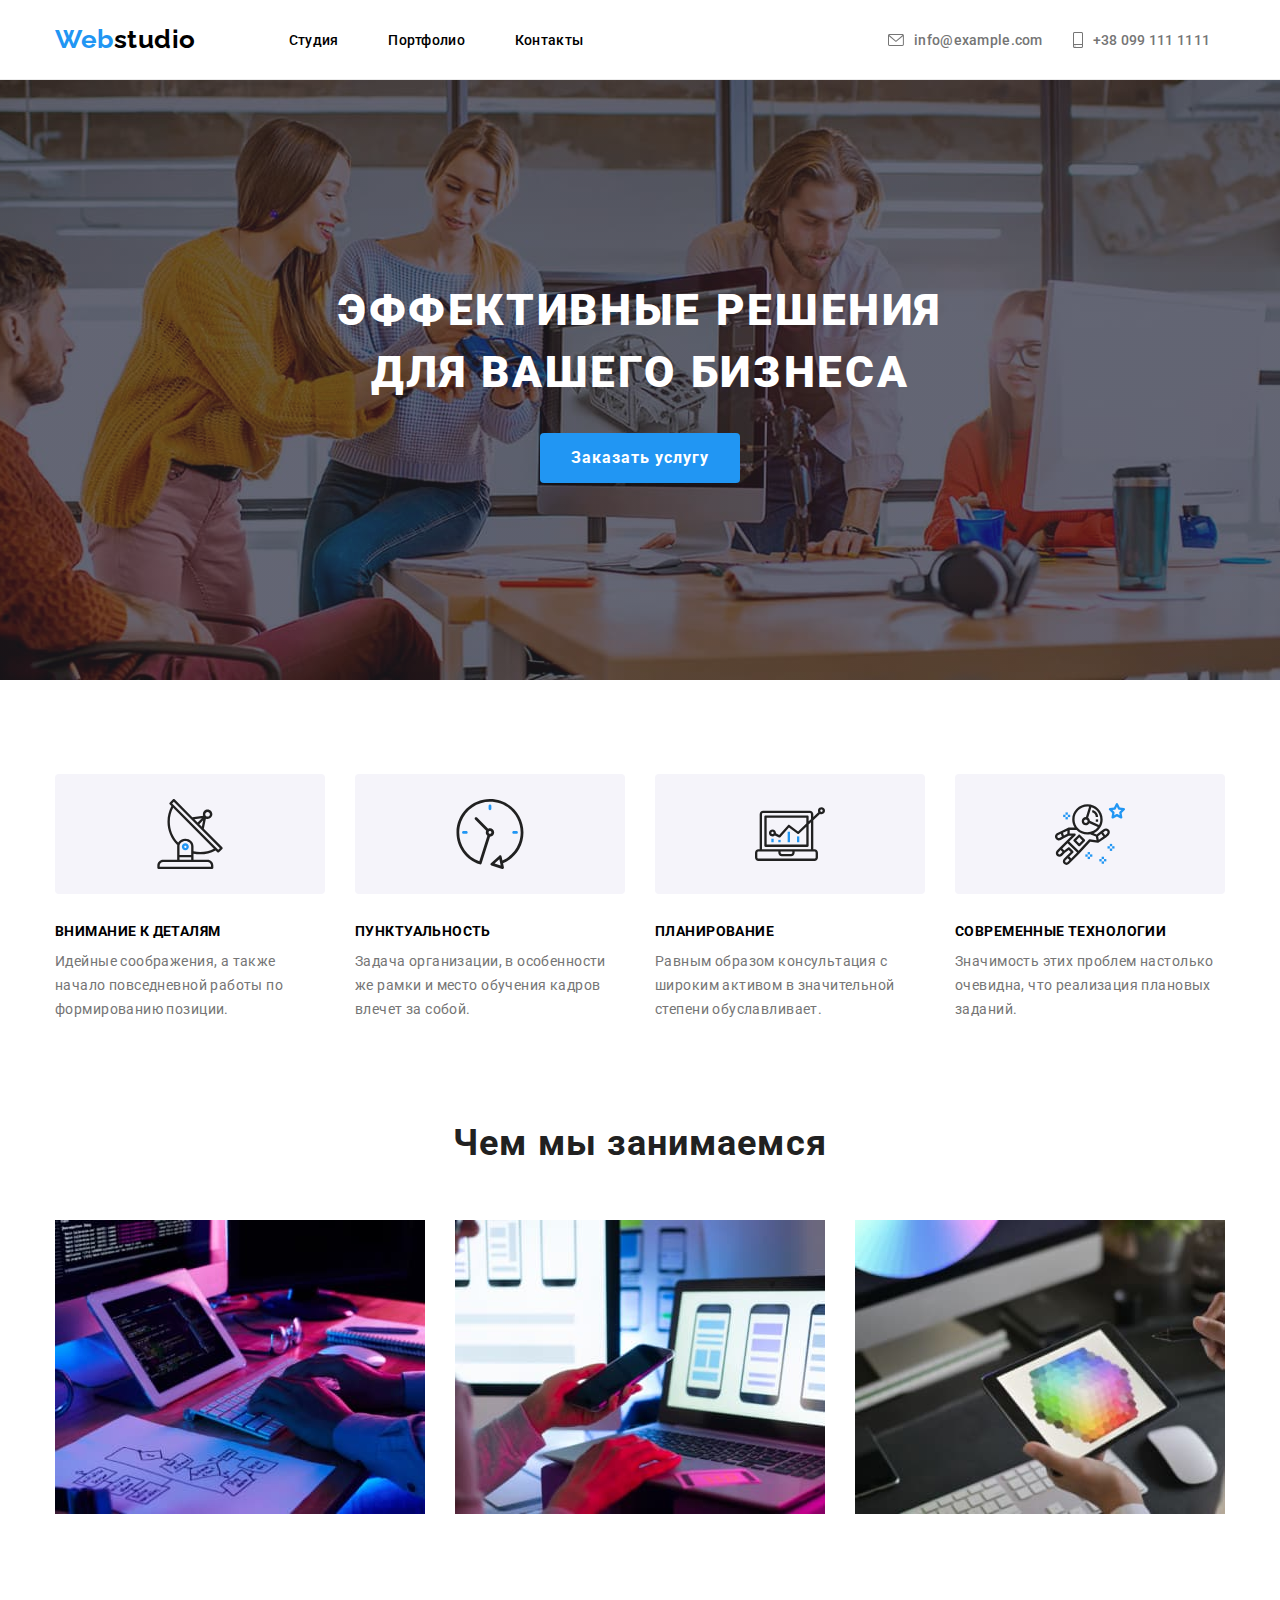
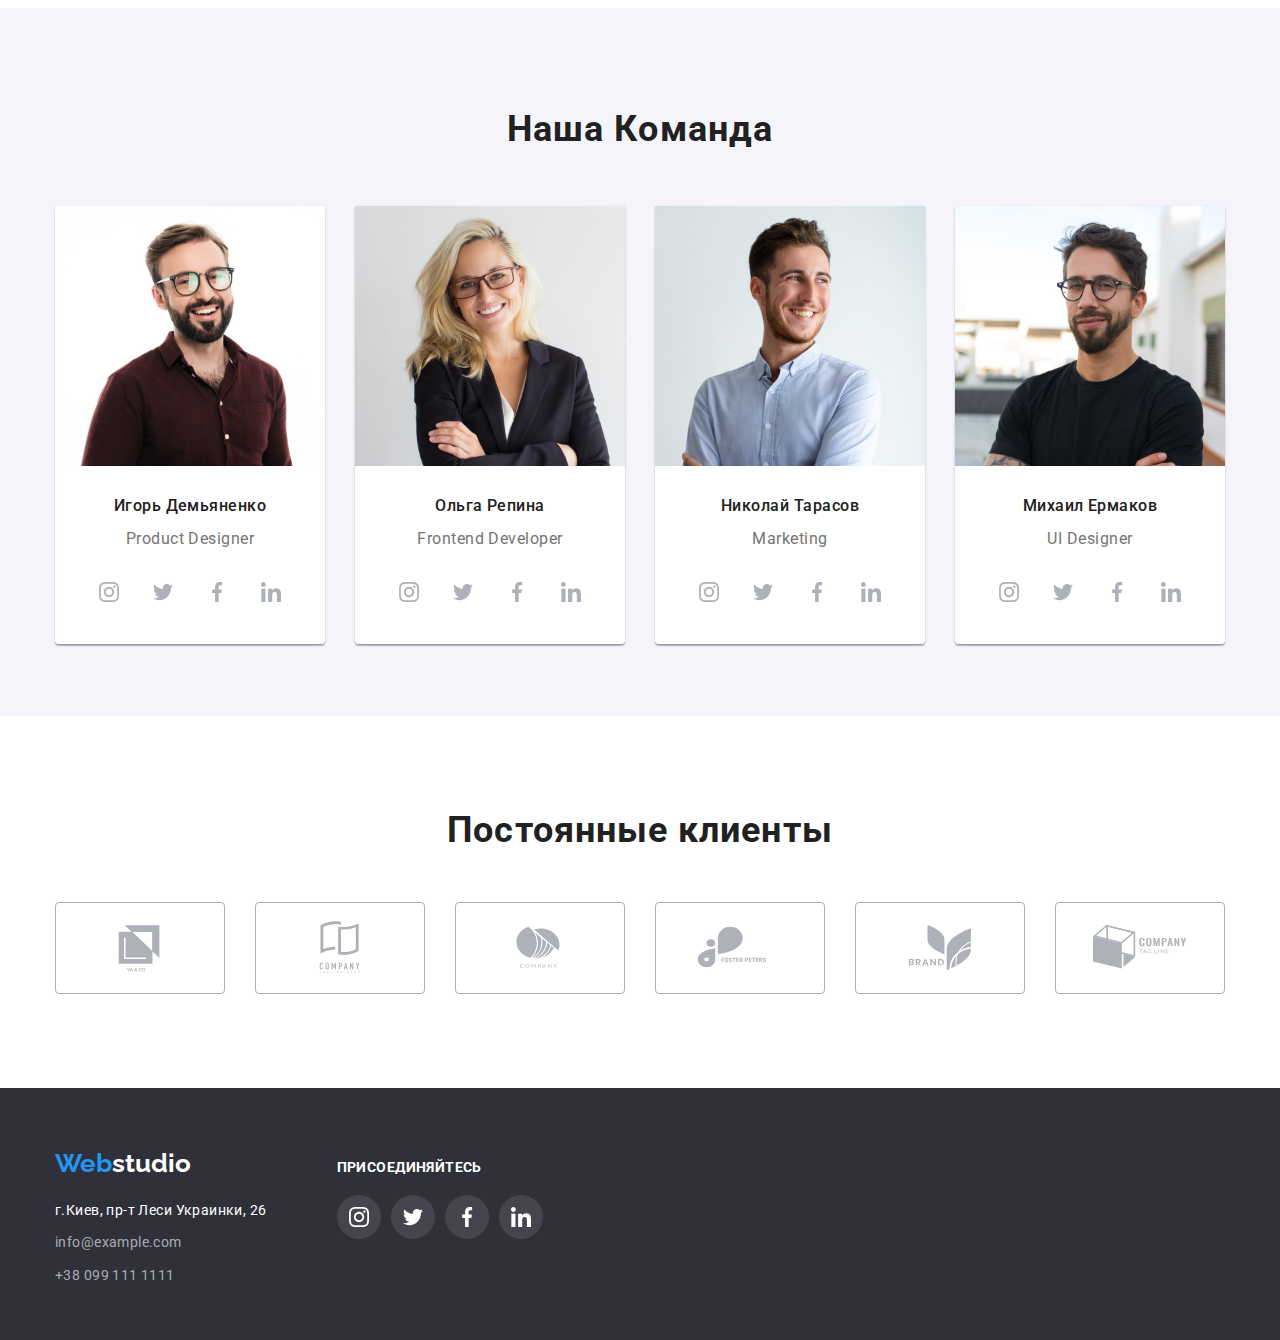
==== index.html @ 067cfcd6 "index.html" ====
<!DOCTYPE html>
<html lang="ru">
  <head>
    <meta charset="UTF-8" />
    <meta http-equiv="X-UA-Compatible" content="IE=edge" />
    <meta name="viewport" content="width=device-width, initial-scale=1.0" />
    <title>Document</title>
    <link rel="preconnect" href="https://fonts.googleapis.com" />
    <link rel="preconnect" href="https://fonts.gstatic.com" crossorigin />
    <link
      href="https://fonts.googleapis.com/css2?family=Raleway:wght@700&family=Roboto:wght@400;500;700;900&display=swap"
      rel="stylesheet"
    />
    <link
      rel="stylesheet"
      href="https://cdnjs.cloudflare.com/ajax/libs/modern-normalize/1.1.0/modern-normalize.min.css"
    />
    <link rel="stylesheet" href="./css/styles.css" />
  </head>

  <body>
    <header class="header">
      <div class="container header-container">
        <nav class="nav">
          <a href="./index.html" lang="en" class="nav-title"
            >Web<span class="nav-logo">studio</span></a
          >

          <ul class="site-nav-list">
            <li class="nav-item">
              <a href="./studio.html" class="link">Студия</a>
            </li>
            <li class="nav-item">
              <a href="./portfolio.html" class="link">Портфолио</a>
            </li>
            <li class="nav-item"><a href="" class="link">Контакты</a></li>
          </ul>
        </nav>

        <div class="header-adress">
          <ul class="adress-list">
            <li class="adress-item">
              <a href="mailto:info@example.com" class="mail"
                ><svg class="nav-contact-icon" width="16" height="12">
                  <use href="images/icons.svg.svg#icon-envelope"></use>
                </svg>
                info@example.com</a
              >
            </li>
            <li class="adress-item">
              <a href="tel:+380991111111" class="phone"
                ><svg class="nav-contact-icon" width="10" height="16">
                  <use href="images/icons.svg.svg#icon-smartphone"></use>
                </svg>
                +38 099 111 1111</a
              >
            </li>
          </ul>
        </div>
      </div>
    </header>

    <main>
      <section class="hero-section overlay">
        <div class="container">
          <h1 class="hero-title">Эффективные решения для вашего бизнеса</h1>
          <button type="button" class="hero-button">Заказать услугу</button>
        </div>
      </section>

      <section class="section">
        <div class="container">
          <ul class="section-list">
            <li class="section-item">
              <div class="section-group">
                <svg class="section-icon" width="70" height="70">
                  <use href="images/icons.svg.svg#icon-antenna"></use>
                </svg>
              </div>
              <h2 class="section-title">Внимание к деталям</h2>
              <p class="section-point">
                Идейные соображения, а также начало повседневной работы по
                формированию позиции.
              </p>
            </li>

            <li class="section-item">
              <div class="section-group">
              <svg class="section-icon" width="70" height="70">
                <use href="images/icons.svg.svg#icon-clock"></use>
              </svg>
              </div>
              <h2 class="section-title">Пунктуальность</h2>
              <p class="section-point">
                Задача организации, в особенности же рамки и место обучения
                кадров влечет за собой.
              </p>
            </li>

            <li class="section-item">
              <div class="section-group">
                <svg class="section-icon" width="70" height="70">
                  <use href="images/icons.svg.svg#icon-diagram"></use>
                </svg>
              </div>
              <h2 class="section-title">Планирование</h2>
              <p class="section-point">
                Равным образом консультация с широким активом в значительной
                степени обуславливает.
              </p>
            </li>

            <li class="section-item">
              <div class="section-group">
                <svg class="section-icon" width="70" height="70">
                  <use href="images/icons.svg.svg#icon-astronaut"></use>
                </svg>
              </div>
              <h2 class="section-title">Современные технологии</h2>
              <p class="section-point">
                Значимость этих проблем настолько очевидна, что реализация
                плановых заданий.
              </p>
            </li>
          </ul>
        </div>
      </section>

      <section class="about-section">
        <div class="container">
          <h2 class="about-us">Чем мы занимаемся</h2>

          <ul class="about-list">
            <li class="about-item">
              <img
                src="./images/box1.jpg"
                alt="Разработка ПО"
                width="370"
                class="about-img"
              />
            </li>

            <li class="about-item">
              <img
                class="about-img"
                src="./images/box2.jpg"
                alt="Создание мобильных приложений"
                width="370"
              />
            </li>

            <li class="about-item">
              <img
                src="./images/box3.jpg"
                alt="Веб-дизайн"
                width="370"
                class="about-img"
              />
            </li>
          </ul>
        </div>
      </section>

      <section class="team-section">
        <div class="container">
          <h2 class="our-team">Наша Команда</h2>
          <ul class="team-list">
            <li class="team-item">
              <img
                src="./images/teamcard1.jpg"
                alt="Игорь Демьяненко Продакт Дизайнер"
                width="270"
                class="team-img"
              />
              <div class="team-member">
                <h3 class="teammate-name">Игорь Демьяненко</h3>
                <p lang="en" class="team-position">Product Designer</p>
                <ul class="team-social-list">
                  <li class="team-social-item">
                    <a href="" class="team-social-link">
                      <svg class="team-social-icon" width="20" height="20">
                        <use href="images/icons.svg.svg#icon-instagram"></use>
                      </svg>
                    </a>
                  </li>
                  <li class="team-social-item">
                    <a href="" class="team-social-link">
                      <svg class="team-social-icon" width="20" height="20">
                        <use href="images/icons.svg.svg#icon-twitter"></use>
                      </svg>
                    </a>
                  </li>
                  <li class="team-social-item">
                    <a href="" class="team-social-link">
                      <svg class="team-social-icon" width="20" height="20">
                        <use href="images/icons.svg.svg#icon-facebook"></use>
                      </svg>
                    </a>
                  </li>
                  <li class="team-social-item">
                    <a href="" class="team-social-link">
                      <svg class="team-social-icon" width="20" height="20">
                        <use href="images/icons.svg.svg#icon-linkedin"></use>
                      </svg>
                    </a>
                  </li>
                </ul>
              </div>
            </li>

            <li class="team-item">
              <img
                src="./images/teamcard2.jpg"
                alt="Ольга Репина Фронтэнд Разработчик"
                width="270"
                class="team-img"
              />
              <div class="team-member">
                <h3 class="teammate-name">Ольга Репина</h3>
                <p lang="en" class="team-position">Frontend Developer</p>
                <ul class="team-social-list">
                  <li class="team-social-item">
                    <a href="" class="team-social-link"
                      ><svg class="team-social-icon" width="20" height="20">
                        <use href="images/icons.svg.svg#icon-instagram"></use>
                      </svg>
                    </a>
                  </li>
                  <li class="team-social-item">
                    <a href="" class="team-social-link"
                      ><svg class="team-social-icon" width="20" height="20">
                        <use href="images/icons.svg.svg#icon-twitter"></use>
                      </svg>
                    </a>
                  </li>
                  <li class="team-social-item">
                    <a href="" class="team-social-link"
                      ><svg class="team-social-icon" width="20" height="20">
                        <use href="images/icons.svg.svg#icon-facebook"></use>
                      </svg>
                    </a>
                  </li>
                  <li class="team-social-item">
                    <a href="" class="team-social-link">
                      <svg class="team-social-icon" width="20" height="20">
                        <use href="images/icons.svg.svg#icon-linkedin"></use>
                      </svg>
                    </a>
                  </li>
                </ul>
              </div>
            </li>

            <li class="team-item">
              <img
                src="./images/teamcard3.jpg"
                alt="Николай Тарасов Маркетолог"
                width="270"
                class="team-img"
              />
              <div class="team-member">
                <h3 class="teammate-name">Николай Тарасов</h3>
                <p lang="en" class="team-position">Marketing</p>
                <ul class="team-social-list">
                  <li class="team-social-item">
                    <a href="" class="team-social-link"
                      ><svg class="team-social-icon" width="20" height="20">
                        <use href="images/icons.svg.svg#icon-instagram"></use>
                      </svg>
                    </a>
                  </li>
                  <li class="team-social-item">
                    <a href="" class="team-social-link"
                      ><svg class="team-social-icon" width="20" height="20">
                        <use href="images/icons.svg.svg#icon-twitter"></use>
                      </svg>
                    </a>
                  </li>
                  <li class="team-social-item">
                    <a href="" class="team-social-link"
                      ><svg class="team-social-icon" width="20" height="20">
                        <use href="images/icons.svg.svg#icon-facebook"></use>
                      </svg>
                    </a>
                  </li>
                  <li class="team-social-item">
                    <a href="" class="team-social-link">
                      <svg class="team-social-icon" width="20" height="20">
                        <use href="images/icons.svg.svg#icon-linkedin"></use>
                      </svg>
                    </a>
                  </li>
                </ul>
              </div>
            </li>

            <li class="team-item">
              <img
                src="./images/teamcard4.jpg"
                alt="Михаил Ермаков ЮИ Дизайнер"
                width="270"
                class="team-img"
              />
              <div class="team-member">
                <h3 class="teammate-name">Михаил Ермаков</h3>
                <p lang="en" class="team-position">UI Designer</p>
                <ul class="team-social-list">
                  <li class="team-social-item">
                    <a href="" class="team-social-link"
                      ><svg class="team-social-icon" width="20" height="20">
                        <use href="images/icons.svg.svg#icon-instagram"></use>
                      </svg>
                    </a>
                  </li>
                  <li class="team-social-item">
                    <a href="" class="team-social-link">
                      <svg class="team-social-icon" width="20" height="20">
                        <use href="images/icons.svg.svg#icon-twitter"></use>
                      </svg>
                    </a>
                  </li>
                  <li class="team-social-item">
                    <a href="" class="team-social-link">
                      <svg class="team-social-icon" width="20" height="20">
                        <use href="images/icons.svg.svg#icon-facebook"></use>
                      </svg>
                    </a>
                  </li>
                  <li class="team-social-item">
                    <a href="" class="team-social-link">
                      <svg class="team-social-icon" width="20" height="20">
                        <use href="images/icons.svg.svg#icon-linkedin"></use>
                      </svg>
                    </a>
                  </li>
                </ul>
              </div>
            </li>
          </ul>
        </div>
      </section>
    </main>

    <section class="clients-section">
      <div class="container clients-container">
        <h2 class="clients-title">Постоянные клиенты</h2>
        <ul class="our-clients-list">
          <li class="our-clients-item">
            <a href="" class="our-clients-link">
              <svg class="our-clients-icon" width="106" height="60">
                <use href="./images/icons.svg.svg#icon-Logo"></use>
              </svg>
            </a>
          </li>
          <li class="our-clients-item">
            <a href="" class="our-clients-link">
              <svg class="our-clients-icon" width="106" height="60">
                <use href="./images/icons.svg.svg#icon-Logo-1"></use>
              </svg>
            </a>
          </li>
          <li class="our-clients-item">
            <a href="" class="our-clients-link">
              <svg class="our-clients-icon" width="106" height="60">
                <use href="./images/icons.svg.svg#icon-Logo-2"></use>
              </svg>
            </a>
          </li>
          <li class="our-clients-item">
            <a href="" class="our-clients-link">
              <svg class="our-clients-icon" width="106" height="60">
                <use href="./images/icons.svg.svg#icon-Logo-3"></use>
              </svg>
            </a>
          </li>
          <li class="our-clients-item">
            <a href="" class="our-clients-link">
              <svg class="our-clients-icon" width="106" height="60">
                <use href="./images/icons.svg.svg#icon-Logo-4"></use>
              </svg>
            </a>
          </li>
          <li class="our-clients-item">
            <a href="" class="our-clients-link">
              <svg class="our-clients-icon" width="106" height="60">
                <use href="./images/icons.svg.svg#icon-Logo-5"></use>
              </svg>
            </a>
          </li>
        </ul>
      </div>
    </section>

    <footer class="footer">
      <div class="container footer-container">
        <div class="footer-adress">
          <a href="./index.html" lang="en" class="footer-title"
            >Web<span class="footer-logo">studio</span></a
          >
          <address>
            <ul class="footer-contacts">
              <li>
                <a
                  href="https://goo.gl/maps/CcoJEwmLKHJg576z9"
                  target="_blank"
                  rel="noopener noreferrer nofollow"
                  class="footer-map"
                  >г.Киев, пр-т Леси Украинки, 26</a
                >
              </li>
              <li>
                <a href="mailto:info@example.com" class="footer-email"
                  >info@example.com</a
                >
              </li>
              <li>
                <a href="tel:+380991111111" class="footer-tel"
                  >+38 099 111 1111</a
                >
              </li>
            </ul>
          </address>
        </div>
        <div class="footer-socials">
          <p class="footer-join-us">присоединяйтесь</p>
          <ul class="footer-social-list">
            <li class="footer-social-item">
              <a href="" class="footer-social-link"
                ><svg class="footer-social-icon" width="20" height="20">
                  <use href="images/icons.svg.svg#icon-instagram"></use>
                </svg>
              </a>
            </li>
            <li class="footer-social-item">
              <a href="" class="footer-social-link"
                ><svg class="footer-social-icon" width="20" height="20">
                  <use href="images/icons.svg.svg#icon-twitter"></use>
                </svg>
              </a>
            </li>
            <li class="footer-social-item">
              <a href="" class="footer-social-link"
                ><svg class="footer-social-icon" width="20" height="20">
                  <use href="images/icons.svg.svg#icon-facebook"></use>
                </svg>
              </a>
            </li>
            <li class="footer-social-item">
              <a href="" class="footer-social-link">
                <svg class="footer-social-icon" width="20" height="20">
                  <use href="images/icons.svg.svg#icon-linkedin"></use>
                </svg>
              </a>
            </li>
          </ul>
        </div>
      </div>
    </footer>
  </body>
</html>
---- css/styles.css ----
/* цвет основного текста #212121 */
/* цвет вторичного текста #757575 */
/* цвет героя #FFFFFF #2F303A  */
/*  цвет сссылок, кнопок, лого #2196F3 #000000 */
/* rgba(255, 255, 255, 0.6) */

:root {
  --primary-color-text: #212121;
  --secondary-text-color: #757575;
  --hero-text-color: #ffffff;
  --hero-background-color: #2f303a;
  --hero-button-ineractive-color: #188ce8;
  --ineractive-color: #2196f3;
  --active-color: #000000;
  --footer-text-color: rgba(255, 255, 255, 0.6);
  --portfolio-colors: #f5f4fa;
  --border-color: #ececec;
  --border-portfolio-color: #eeeeee;
  --hero-linear-gradient-color: #2f303a 40 %;
  --social-link-icon: #afb1b8;
  --social-icon-background: rgba(255, 255, 255, 0.1);
  --portfolio-box-shadow-color: 0px 1px 1px rgba(0, 0, 0, 0.12),
    0px 4px 4px rgba(0, 0, 0, 0.06), 1px 4px 6px rgba(0, 0, 0, 0.16);
}

p,
h1,
h2,
h3,
h4,
h5,
h6 {
  margin: 0;
}

ul {
  list-style: none;
  margin: 0;
  padding: 0;
}

img {
  display: block;
  max-width: 100%;
  height: auto;
}

.container {
  width: 1200px;
  padding-left: 15px;
  padding-right: 15px;
  margin-left: auto;
  margin-right: auto;
}

body {
  background-color: #fff;
  color: var(--secondary-text-color);
  font-family: Roboto, sans-serif;
}

/* -----------Header/Site nav----------- */

.header {
  border-bottom: 1px solid var(--border-color);
  max-width: 1600px;
  max-height: 80px;
  margin-left: auto;
  margin-right: auto;
}

.header-container {
  display: flex;
  align-items: center;
}

.nav {
  display: flex;
  align-items: center;
}

.site-nav-list {
  display: flex;
  margin-left: 93px;
}

.nav-title {
  font-family: 'Raleway', sans-serif;
  text-decoration: none;
  color: var(--ineractive-color);
  font-weight: 700;
  font-size: 26px;
  line-height: 1.2;
  letter-spacing: 0.02em;
  padding-top: 24px;
  padding-bottom: 25px;
}

.nav-logo {
  font-family: 'Raleway', sans-serif;
  color: var(--active-color);
  font-weight: 700;
  font-size: 26px;
  line-height: 1.2;
  letter-spacing: 0.02em;
}

.nav-item + .nav-item {
  margin-left: 50px;
}

.link {
  position: relative;
}

.link {
  color: var(--active-color);
  font-weight: 500;
  font-size: 14px;
  line-height: 1.8;
  text-decoration: none;
  letter-spacing: 0.02em;
  padding-top: 32px;
  padding-bottom: 32px;
}

.link:hover,
.link:focus {
  color: var(--ineractive-color);
  outline: none;
}

.current {
  color: var(--ineractive-color);
}

.current::after {
  content: '';
  position: absolute;
  top: 76px;
  left: 0;
  width: 100%;
  height: 4px;
  border-radius: 2px;
  background-color: var(--ineractive-color);
}

.header-adress {
  display: flex;
  align-items: center;
  margin-left: 305px;
  margin-right: auto;
}

.adress-list {
  display: flex;
  align-items: center;
  margin-left: auto;
}

.adress-item + .adress-item {
  margin-left: 30px;
}

.mail,
.phone {
  text-decoration: none;
  letter-spacing: 0.02em;
  color: var(--secondary-text-color);
  font-weight: 500;
  font-size: 14px;
  line-height: 1.2;
  padding-top: 32px;
  padding-bottom: 32px;
  display: flex;
  align-items: center;
}

.nav-contact-icon {
  display: flex;
  fill: currentColor;
}

.nav-contact-icon {
  margin-right: 10px;
}

.mail:hover,
.mail:focus {
  color: var(--ineractive-color);
  outline: none;
}

.phone:hover,
.phone:focus {
  color: var(--ineractive-color);
  outline: none;
}

.nav-contact-icon:hover,
.nav-contact-icon:focus {
  color: var(--ineractive-color);
}

/* -----------------Main----------------- */

/* Hero */

.hero-section {
  text-align: center;
  padding-top: 200px;
  padding-bottom: 200px;
}

.overlay {
  max-width: 1600px;
  height: 600px;
  margin-left: auto;
  margin-right: auto;
  background-color: var(--hero-background-color);
  background-image: linear-gradient(
      to right,
      rgba(47, 48, 58, 0.4),
      rgba(47, 48, 58, 0.4)
    ),
    url(../images/hero.jpg);
  background-position: center;
  background-repeat: no-repeat;
  background-size: cover;
}

.hero-title {
  color: var(--hero-text-color);
  font-weight: 900;
  font-size: 44px;
  line-height: 1.4;
  text-align: center;
  letter-spacing: 0.06em;
  text-transform: uppercase;
  margin-bottom: 30px;
  width: 696px;
  margin-left: auto;
  margin-right: auto;
}

.hero-button {
  color: var(--hero-text-color);
  background-color: var(--ineractive-color);
  font-family: inherit;
  font-weight: 700;
  font-size: 16px;
  line-height: 1.87;
  align-items: center;
  text-align: center;
  cursor: pointer;
  letter-spacing: 0.06em;
  border-radius: 4px;
  border: none;
  min-width: 200px;
  height: 50px;
}

.hero-button:hover,
.hero-button:focus {
  color: var(--hero-text-color);
  background-color: var(--hero-button-ineractive-color);
  border-color: var(--hero-button-ineractive-color);
  box-shadow: 0px 4px 4px rgba(0, 0, 0, 0.15);
  outline: none;
}

/* Sections */

.section {
  padding-top: 94px;
}

.about-section,
.team-section,
.clients-section {
  padding-top: 94px;
  padding-bottom: 94px;
}

.section-list {
  display: flex;
  text-align: left;
  margin-left: -30px;
}

.section-item {
  flex-basis: calc(100% / 4 - 30px);
  margin-left: 30px;
}

.section-title {
  color: var(--active-color);
  font-weight: 700;
  font-size: 14px;
  line-height: 1.14;
  letter-spacing: 0.03em;
  text-transform: uppercase;
  margin-bottom: 10px;
}

.section-point {
  color: var(--secondary-text-color);
  font-size: 14px;
  line-height: 1.71;
  letter-spacing: 0.03em;
}

.section-group {
  display: flex;
  justify-content: center;
  align-items: center;
  margin-bottom: 30px;
  background-color: var(--portfolio-colors);
  width: 100%;
  height: 120px;
  border-radius: 4px;
}

/* --------------About&Team Sections---------------------- */

.about-list {
  display: flex;
  margin-left: -30px;
}

.about-item {
  flex-basis: calc(100% / 3 - 30px);
  margin-left: 30px;
}

.about-us,
.our-team {
  color: var(--primary-color-text);
  font-weight: 700;
  font-size: 36px;
  line-height: 1.5;
  letter-spacing: 0.03em;
  margin-bottom: 50px;
  text-align: center;
}

.team-section {
  background-color: var(--portfolio-colors);
  max-width: 1600px;
  max-height: 708px;
  margin-left: auto;
  margin-right: auto;
}

.team-list {
  display: flex;
  text-align: center;
  margin-left: -30px;
  margin-bottom: -30px;
}

.team-item {
  flex-basis: calc(100% / 4 - 30px);
  margin-left: 30px;
  margin-bottom: 30px;
}

.team-item {
  box-shadow: 0px 1px 3px rgba(0, 0, 0, 0.12), 0px 1px 1px rgba(0, 0, 0, 0.14),
    0px 2px 1px rgba(0, 0, 0, 0.2);
  border-radius: 0px 0px 4px 4px;
}

.team-member {
  background-color: var(--hero-text-color);
  padding-top: 30px;
  padding-bottom: 30px;
  border-radius: 0px 0px 4px 4px;
}

.teammate-name {
  color: var(--primary-color-text);
  font-weight: 500;
  font-size: 16px;
  line-height: 1.2;
  letter-spacing: 0.03em;
  margin-bottom: 10px;
}

.team-position {
  color: var(--secondary-text-color);
  font-size: 16px;
  line-height: 1.8;
  letter-spacing: 0.03em;
  margin-bottom: 16px;
}

.team-social-list {
  display: flex;
  justify-content: center;
}

.team-social-item + .team-social-item {
  margin-left: 10px;
}

.team-social-link {
  width: 44px;
  height: 44px;
  border-radius: 50%;
  display: flex;
  align-items: center;
  justify-content: center;
  color: var(--social-link-icon);
}

.team-social-link:hover,
.team-social-link:focus {
  background-color: var(--ineractive-color);
  color: var(--hero-text-color);
  border-color: var(--ineractive-color);
  outline: none;
}

.team-social-icon {
  fill: currentColor;
}

.clients-title {
  font-weight: 700;
  font-weight: bold;
  font-size: 36px;
  line-height: 1.16;
  text-align: center;
  letter-spacing: 0.03em;
  color: var(--primary-color-text);
  margin-bottom: 50px;
}

.our-clients-list {
  display: flex;
}

.our-clients-item:not(:first-child) {
  margin-left: 30px;
}

.our-clients-item {
  width: 170px;
  height: 92px;
}

.our-clients-link {
  display: flex;
  justify-content: center;
  align-items: center;
  width: 100%;
  height: 100%;
  border-radius: 4px;
  color: var(--social-link-icon);
  border: 1px solid var(--social-link-icon);
}

.our-clients-icon {
  fill: currentColor;
}

.our-clients-link:hover,
.our-clients-link:focus {
  color: var(--ineractive-color);
  border-color: var(--ineractive-color);
  outline: none;
}

/* -----------------------Footer----------------------- */

.footer {
  background-color: var(--hero-background-color);
  max-width: 1600px;
  max-height: 252px;
  margin-left: auto;
  margin-right: auto;
  padding-top: 60px;
  padding-bottom: 60px;
}

.footer-container {
  display: flex;
  align-items: baseline;
}

.footer-title {
  font-family: 'Raleway', sans-serif;
  text-decoration: none;
  color: var(--ineractive-color);
  font-weight: 700;
  font-size: 26px;
  line-height: 1.2;
  display: block;
  margin-bottom: 20px;
}

.footer-logo {
  color: var(--hero-text-color);
  font-family: 'Raleway', sans-serif;
  font-weight: 700;
  text-decoration: none;
  font-size: 26px;
  line-height: 1.2;
}

.footer-contacts {
  font-style: normal;
  font-weight: 400;
  letter-spacing: 0.03em;
}

.footer-map {
  color: var(--hero-text-color);
  text-decoration: none;
  font-size: 14px;
  line-height: 1.7;
  letter-spacing: 0.03em;
  margin-bottom: 9px;
  display: block;
}

.footer-map:hover,
.footer-map:focus {
  color: var(--ineractive-color);
  outline: none;
}

.footer-email {
  color: var(--footer-text-color);
  text-decoration: none;
  font-size: 14px;
  line-height: 1.7;
  letter-spacing: 0.03em;
  margin-bottom: 9px;
  display: block;
}

.footer-email:hover,
.footer-email:focus {
  color: var(--ineractive-color);
  outline: none;
}

.footer-tel {
  color: var(--footer-text-color);
  text-decoration: none;
  font-size: 14px;
  line-height: 1.7;
  letter-spacing: 0.03em;
  display: block;
}

.footer-tel:hover,
.footer-tel:focus {
  color: var(--ineractive-color);
  outline: none;
}

.footer-join-us {
  font-weight: 700;
  font-style: normal;
  font-size: 14px;
  line-height: 1.14;
  letter-spacing: 0.03em;
  text-transform: uppercase;
  color: var(--hero-text-color);
  margin-bottom: 20px;
}

.footer-socials {
  margin-left: 70px;
  flex-direction: column;
}

.footer-social-list {
  display: flex;
  justify-content: center;
}

.footer-social-item + .footer-social-item {
  margin-left: 10px;
}

.footer-social-link {
  width: 44px;
  height: 44px;
  border-radius: 50%;
  display: flex;
  align-items: center;
  justify-content: center;
  background-color: var(--social-icon-background);
  color: var(--hero-text-color);
}

.footer-social-link:hover,
.footer-social-link:focus {
  background-color: var(--ineractive-color);
  border-color: var(--ineractive-color);
  color: var(--hero-text-color);
  outline: none;
}

.footer-social-icon {
  fill: currentColor;
}

/* -------------------- */

/* Portfolio */

.visually-hidden {
  position: absolute;
  white-space: nowrap;
  width: 1px;
  height: 1px;
  overflow: hidden;
  border: 0;
  padding: 0;
  clip: rect(0 0 0 0);
  clip-path: inset(50%);
  margin: -1px;
}

/* --------Portfolio Section/ Main-------- */

.portfolio-section {
  padding-top: 94px;
  padding-bottom: 94px;
}

.buttons-list {
  display: flex;
  align-items: center;
  justify-content: center;
  margin-bottom: 50px;
}

.button-item + .button-item {
  margin-left: 8px;
}

.buttons-portfolio {
  color: var(--primary-color-text);
  background-color: var(--portfolio-colors);
  font-family: inherit;
  cursor: pointer;
  font-weight: 500;
  font-size: 16px;
  line-height: 1.6;
  letter-spacing: 0.03em;
  padding: 6px 22px;
  border-radius: 4px;
  border: none;
}

.buttons-portfolio:hover,
.buttons-portfolio:focus {
  color: var(--hero-text-color);
  background-color: var(--ineractive-color);
  border-color: var(--ineractive-color);
  box-shadow: 0px 3px 1px rgba(0, 0, 0, 0.1), 0px 1px 2px rgba(0, 0, 0, 0.08),
    0px 2px 2px rgba(0, 0, 0, 0.12);
  outline: none;
}

/* Main */

.example {
  display: flex;
  text-align: left;
  margin-left: -30px;
  margin-bottom: -30px;
  flex-wrap: wrap;
}

.example-item {
  flex-basis: calc(100% / 3 - 30px);
  margin-left: 30px;
  margin-bottom: 30px;
}

.example-item:hover {
  box-shadow: 0px 1px 1px rgba(0, 0, 0, 0.12), 0px 4px 4px rgba(0, 0, 0, 0.06),
    1px 4px 6px rgba(0, 0, 0, 0.16);
}

.example-description {
  padding: 20px 24px;
  border-bottom: 1px solid var(--border-portfolio-color);
  border-left: 1px solid var(--border-portfolio-color);
  border-right: 1px solid var(--border-portfolio-color);
}

.example-title {
  color: var(--primary-color-text);
  font-style: 700;
  font-size: 18px;
  line-height: 2;
  letter-spacing: 0.06em;
  margin-bottom: 4px;
}

.example-text {
  color: var(--secondary-text-color);
  font-size: 16px;
  line-height: 1.87;
  letter-spacing: 0.03em;
}
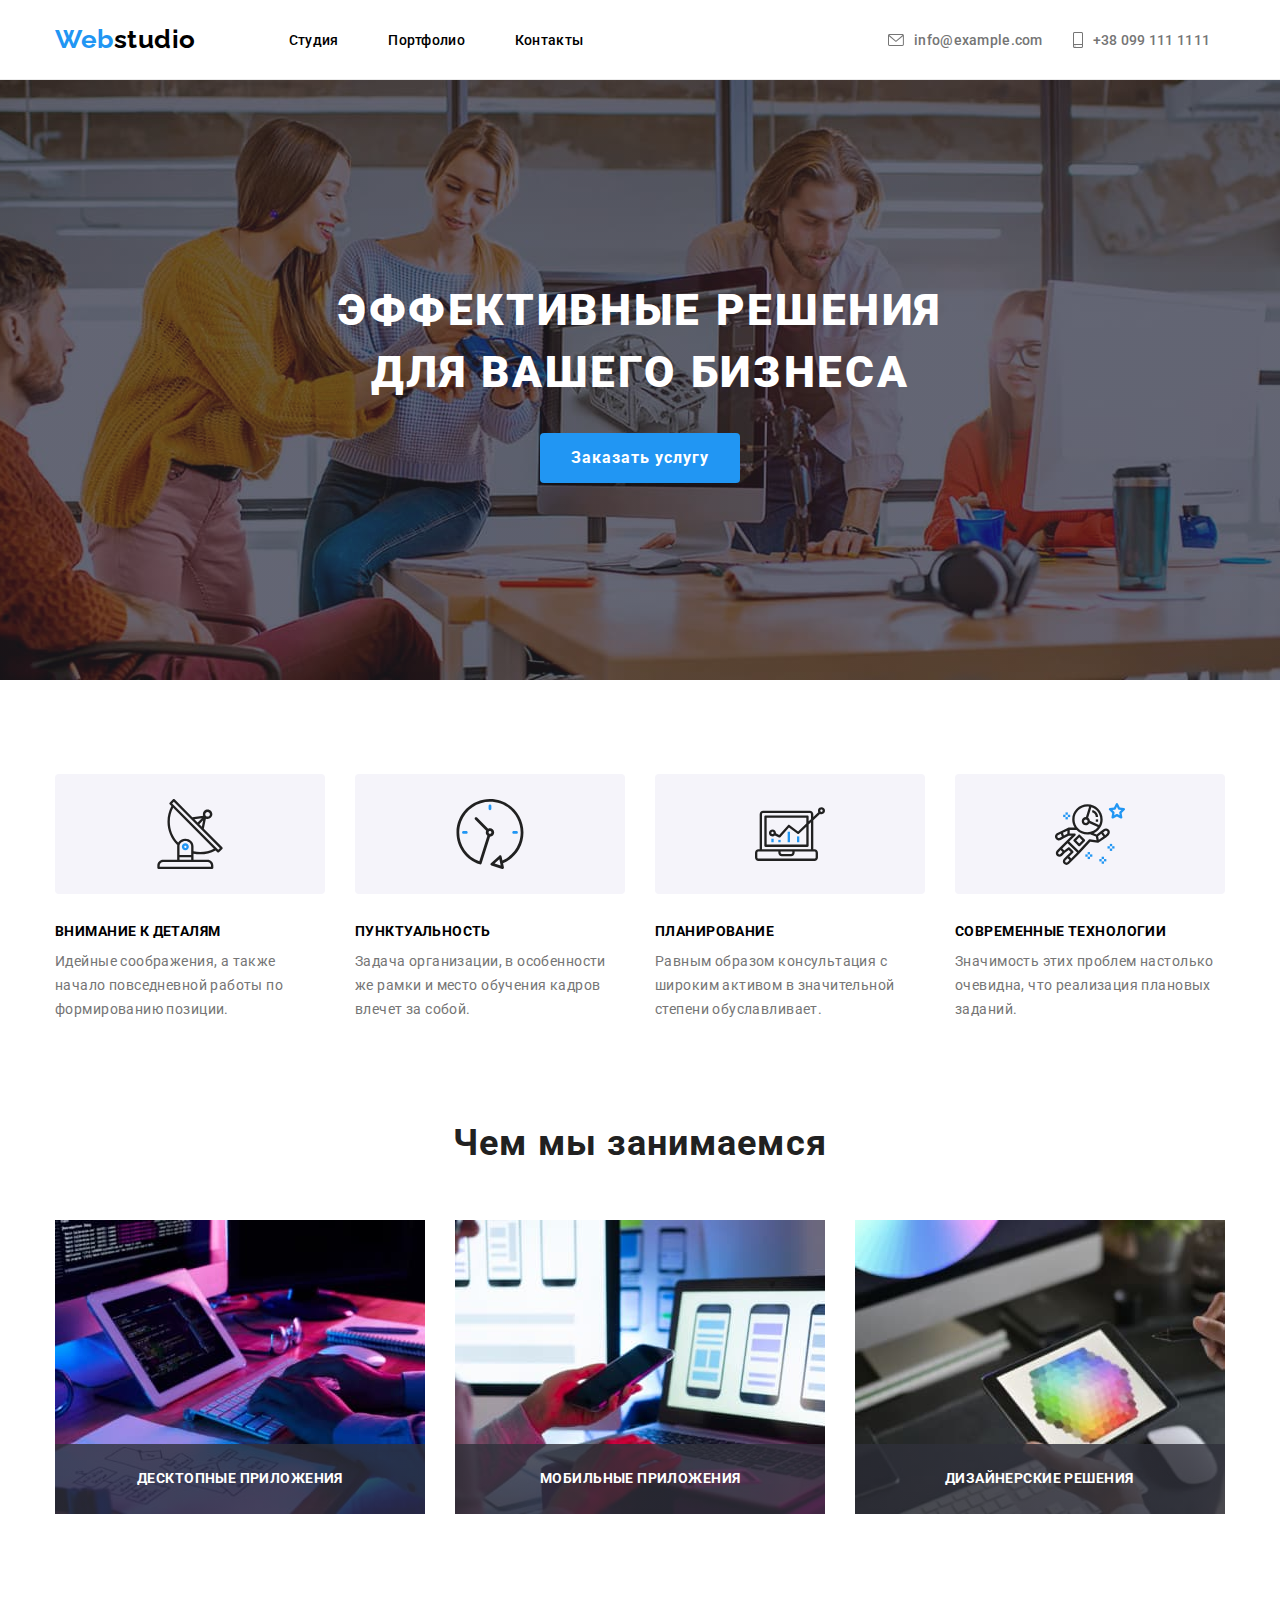
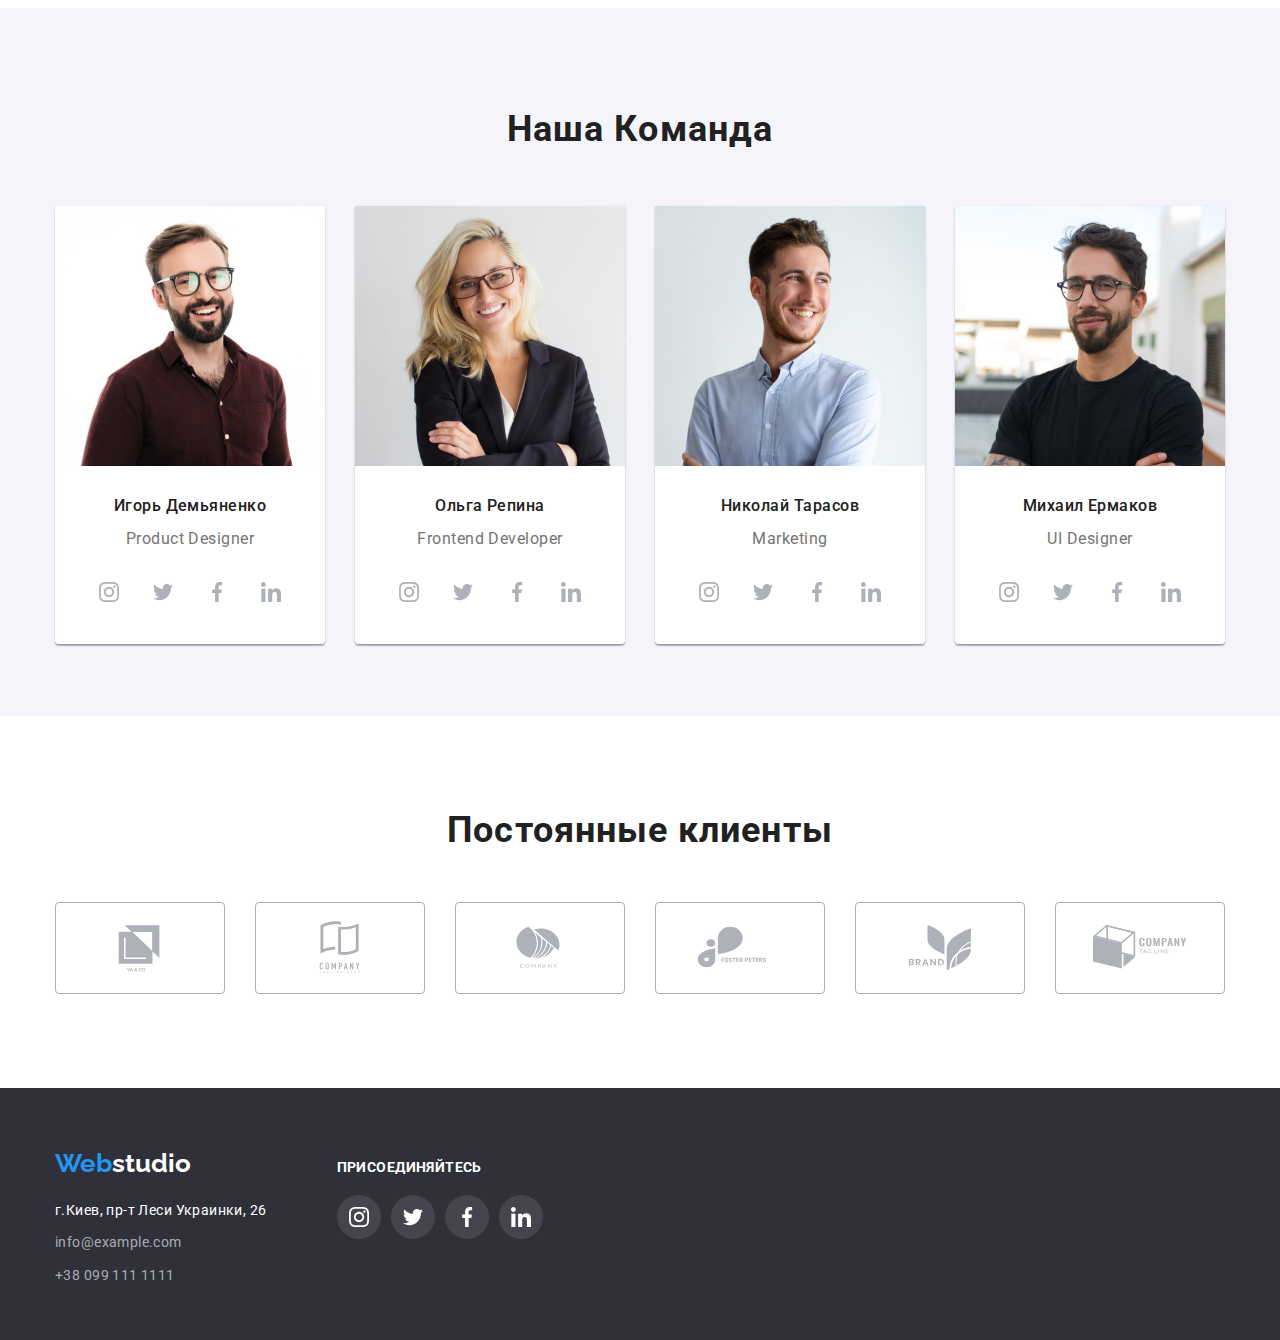
==== commit 5aa96ae8: "index.html" ====
--- a/index.html
+++ b/index.html
@@ -64,7 +64,9 @@
       <section class="hero-section overlay">
         <div class="container">
           <h1 class="hero-title">Эффективные решения для вашего бизнеса</h1>
-          <button type="button" class="hero-button">Заказать услугу</button>
+          <button type="button" class="hero-button" data-modal-open>
+            Заказать услугу
+          </button>
         </div>
       </section>
 
@@ -86,9 +88,9 @@
 
             <li class="section-item">
               <div class="section-group">
-              <svg class="section-icon" width="70" height="70">
-                <use href="images/icons.svg.svg#icon-clock"></use>
-              </svg>
+                <svg class="section-icon" width="70" height="70">
+                  <use href="images/icons.svg.svg#icon-clock"></use>
+                </svg>
               </div>
               <h2 class="section-title">Пунктуальность</h2>
               <p class="section-point">
@@ -132,30 +134,47 @@
 
           <ul class="about-list">
             <li class="about-item">
-              <img
-                src="./images/box1.jpg"
-                alt="Разработка ПО"
-                width="370"
-                class="about-img"
-              />
+              <div class="decor-item">
+                <img
+                  src="./images/box1.jpg"
+                  alt="Десктопные приложения"
+                  width="370"
+                  class="about-img"
+                />
+
+                <div class="box-description">
+                  <h3 class="box-text-one">Десктопные приложения</h3>
+                </div>
+              </div>
             </li>
 
             <li class="about-item">
-              <img
-                class="about-img"
-                src="./images/box2.jpg"
-                alt="Создание мобильных приложений"
-                width="370"
-              />
+              <div class="decor-item">
+                <img
+                  class="about-img"
+                  src="./images/box2.jpg"
+                  alt="Мобильные приложения"
+                  width="370"
+                />
+
+                <div class="box-description">
+                  <h3 class="box-text-two">Мобильные приложения</h3>
+                </div>
+              </div>
             </li>
 
             <li class="about-item">
-              <img
-                src="./images/box3.jpg"
-                alt="Веб-дизайн"
-                width="370"
-                class="about-img"
-              />
+              <div class="decor-item">
+                <img
+                  src="./images/box3.jpg"
+                  alt="Дизайнерские решения"
+                  width="370"
+                  class="about-img"
+                />
+                <div class="box-description">
+                  <h3 class="box-text-three">Дизайнерские решения</h3>
+                </div>
+              </div>
             </li>
           </ul>
         </div>
@@ -456,5 +475,16 @@
         </div>
       </div>
     </footer>
+
+    <div class="backdrop is-hidden" data-modal>
+      <div class="modal">
+        <button class="close-button" type="button" data-modal-close>
+          <svg class="icon-close" width="18" height="18">
+            <use href="./images/icons.svg.svg#icon-close"></use>
+          </svg>
+        </button>
+      </div>
+    </div>
+    <script src="./js/modal.js"></script>
   </body>
 </html>
--- a/css/styles.css
+++ b/css/styles.css
@@ -122,6 +122,8 @@
   letter-spacing: 0.02em;
   padding-top: 32px;
   padding-bottom: 32px;
+  transition-duration: 250ms;
+  transition-timing-function: cubic-bezier(0.4, 0, 0.2, 1);
 }
 
 .link:hover,
@@ -174,6 +176,8 @@
   padding-bottom: 32px;
   display: flex;
   align-items: center;
+  transition-duration: 250ms;
+  transition-timing-function: cubic-bezier(0.4, 0, 0.2, 1);
 }
 
 .nav-contact-icon {
@@ -258,6 +262,8 @@
   border: none;
   min-width: 200px;
   height: 50px;
+  transition-duration: 250ms;
+  transition-timing-function: cubic-bezier(0.4, 0, 0.2, 1);
 }
 
 .hero-button:hover,
@@ -267,6 +273,59 @@
   border-color: var(--hero-button-ineractive-color);
   box-shadow: 0px 4px 4px rgba(0, 0, 0, 0.15);
   outline: none;
+}
+
+.backdrop {
+  position: fixed;
+  top: 0;
+  left: 0;
+  width: 100%;
+  height: 100%;
+  background-color: rgba(0, 0, 0, 0.2);
+}
+
+.backdrop.is-hidden {
+  opacity: 0;
+  pointer-events: none;
+}
+
+.modal {
+  position: absolute;
+  width: 528px;
+  height: 581px;
+  top: 50%;
+  left: 50%;
+  transform: translate(-50%, -50%);
+  border-radius: 4px;
+  background-color: #fff;
+  box-shadow: 0px 1px 3px rgba(0, 0, 0, 0.12), 0px 1px 1px rgba(0, 0, 0, 0.14),
+    0px 2px 1px rgba(0, 0, 0, 0.2);
+}
+
+.close-button {
+  position: absolute;
+  top: 8px;
+  right: 8px;
+  width: 30px;
+  height: 30px;
+  cursor: pointer;
+  border-radius: 50%;
+  border: 1px solid rgba(0, 0, 0, 0.1);
+  background-color: #fff;
+  transition-duration: 250ms;
+  transition-timing-function: cubic-bezier(0.4, 0, 0.2, 1);
+}
+
+.close-button:hover,
+.close-button:focus {
+  box-shadow: 0px 1px 3px rgba(0, 0, 0, 0.12), 0px 1px 1px rgba(0, 0, 0, 0.14),
+    0px 2px 1px rgba(0, 0, 0, 0.2);
+}
+
+.icon-close {
+  display: block;
+  align-items: center;
+  justify-content: center;
 }
 
 /* Sections */
@@ -322,6 +381,61 @@
 }
 
 /* --------------About&Team Sections---------------------- */
+
+.decor-item {
+  position: relative;
+}
+
+.box-description {
+  position: absolute;
+  bottom: 0;
+  left: 0;
+  width: 100%;
+  height: 70px;
+  background-image: linear-gradient(
+    rgba(47, 48, 58, 0.8),
+    rgba(47, 48, 58, 0.8)
+  );
+}
+
+.box-text-one {
+  position: absolute;
+  bottom: 27px;
+  left: 82px;
+  color: #ffffff;
+  font-weight: 700;
+  font-size: 14px;
+  line-height: 1.14;
+  text-align: center;
+  letter-spacing: 0.03em;
+  text-transform: uppercase;
+}
+
+.box-text-two {
+  position: absolute;
+  bottom: 27px;
+  left: 85px;
+  color: #ffffff;
+  font-weight: 700;
+  font-size: 14px;
+  line-height: 1.14;
+  text-align: center;
+  letter-spacing: 0.03em;
+  text-transform: uppercase;
+}
+
+.box-text-three {
+  position: absolute;
+  bottom: 27px;
+  left: 90px;
+  color: #ffffff;
+  font-weight: 700;
+  font-size: 14px;
+  line-height: 1.14;
+  text-align: center;
+  letter-spacing: 0.03em;
+  text-transform: uppercase;
+}
 
 .about-list {
   display: flex;
@@ -412,6 +526,8 @@
   align-items: center;
   justify-content: center;
   color: var(--social-link-icon);
+  transition-duration: 250ms;
+  transition-timing-function: cubic-bezier(0.4, 0, 0.2, 1);
 }
 
 .team-social-link:hover,
@@ -459,6 +575,8 @@
   border-radius: 4px;
   color: var(--social-link-icon);
   border: 1px solid var(--social-link-icon);
+  transition-duration: 250ms;
+  transition-timing-function: cubic-bezier(0.4, 0, 0.2, 1);
 }
 
 .our-clients-icon {
@@ -523,6 +641,8 @@
   letter-spacing: 0.03em;
   margin-bottom: 9px;
   display: block;
+  transition-duration: 250ms;
+  transition-timing-function: cubic-bezier(0.4, 0, 0.2, 1);
 }
 
 .footer-map:hover,
@@ -539,6 +659,8 @@
   letter-spacing: 0.03em;
   margin-bottom: 9px;
   display: block;
+  transition-duration: 250ms;
+  transition-timing-function: cubic-bezier(0.4, 0, 0.2, 1);
 }
 
 .footer-email:hover,
@@ -554,6 +676,8 @@
   line-height: 1.7;
   letter-spacing: 0.03em;
   display: block;
+  transition-duration: 250ms;
+  transition-timing-function: cubic-bezier(0.4, 0, 0.2, 1);
 }
 
 .footer-tel:hover,
@@ -596,6 +720,8 @@
   justify-content: center;
   background-color: var(--social-icon-background);
   color: var(--hero-text-color);
+  transition-duration: 250ms;
+  transition-timing-function: cubic-bezier(0.4, 0, 0.2, 1);
 }
 
 .footer-social-link:hover,
@@ -657,6 +783,8 @@
   padding: 6px 22px;
   border-radius: 4px;
   border: none;
+  transition-duration: 250ms;
+  transition-timing-function: cubic-bezier(0.4, 0, 0.2, 1);
 }
 
 .buttons-portfolio:hover,
@@ -679,10 +807,16 @@
   flex-wrap: wrap;
 }
 
+.example-image {
+  position: relative;
+}
+
 .example-item {
   flex-basis: calc(100% / 3 - 30px);
   margin-left: 30px;
   margin-bottom: 30px;
+  transition-duration: 250ms;
+  transition-timing-function: cubic-bezier(0.4, 0, 0.2, 1);
 }
 
 .example-item:hover {
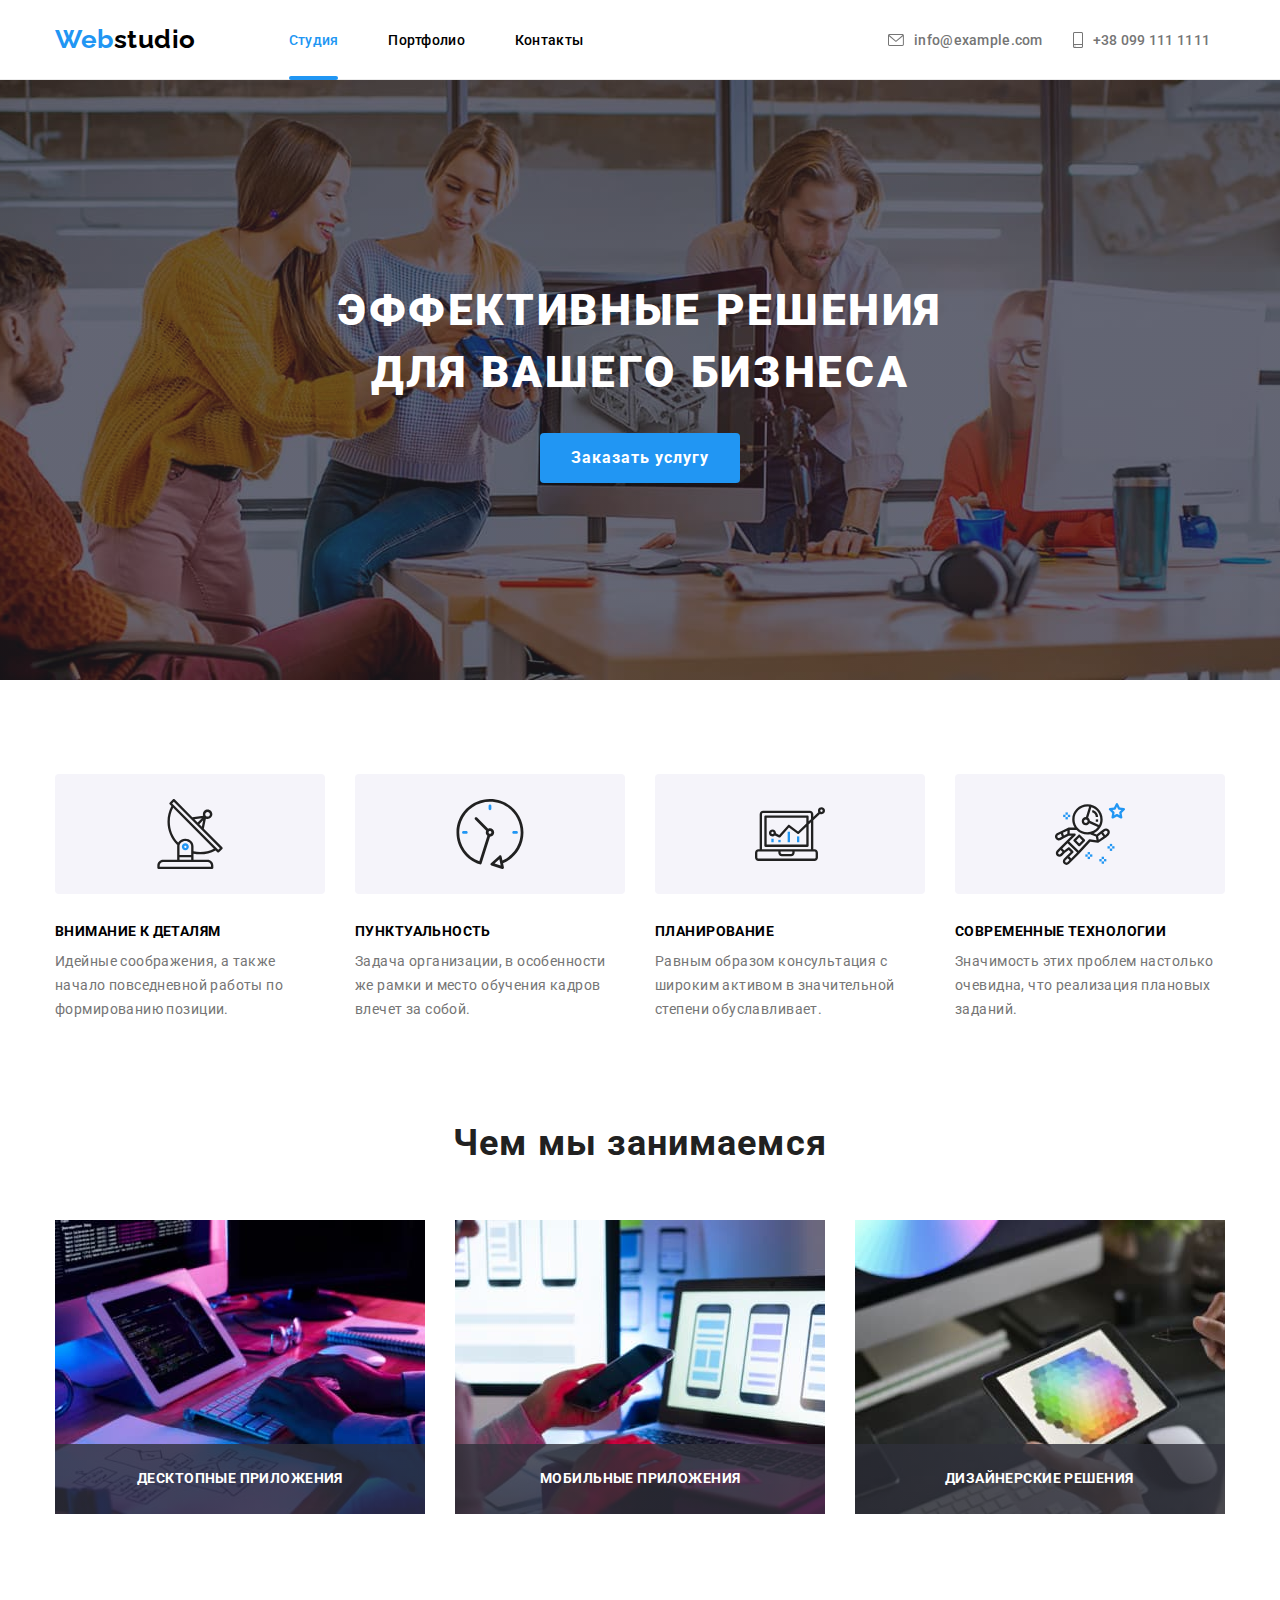
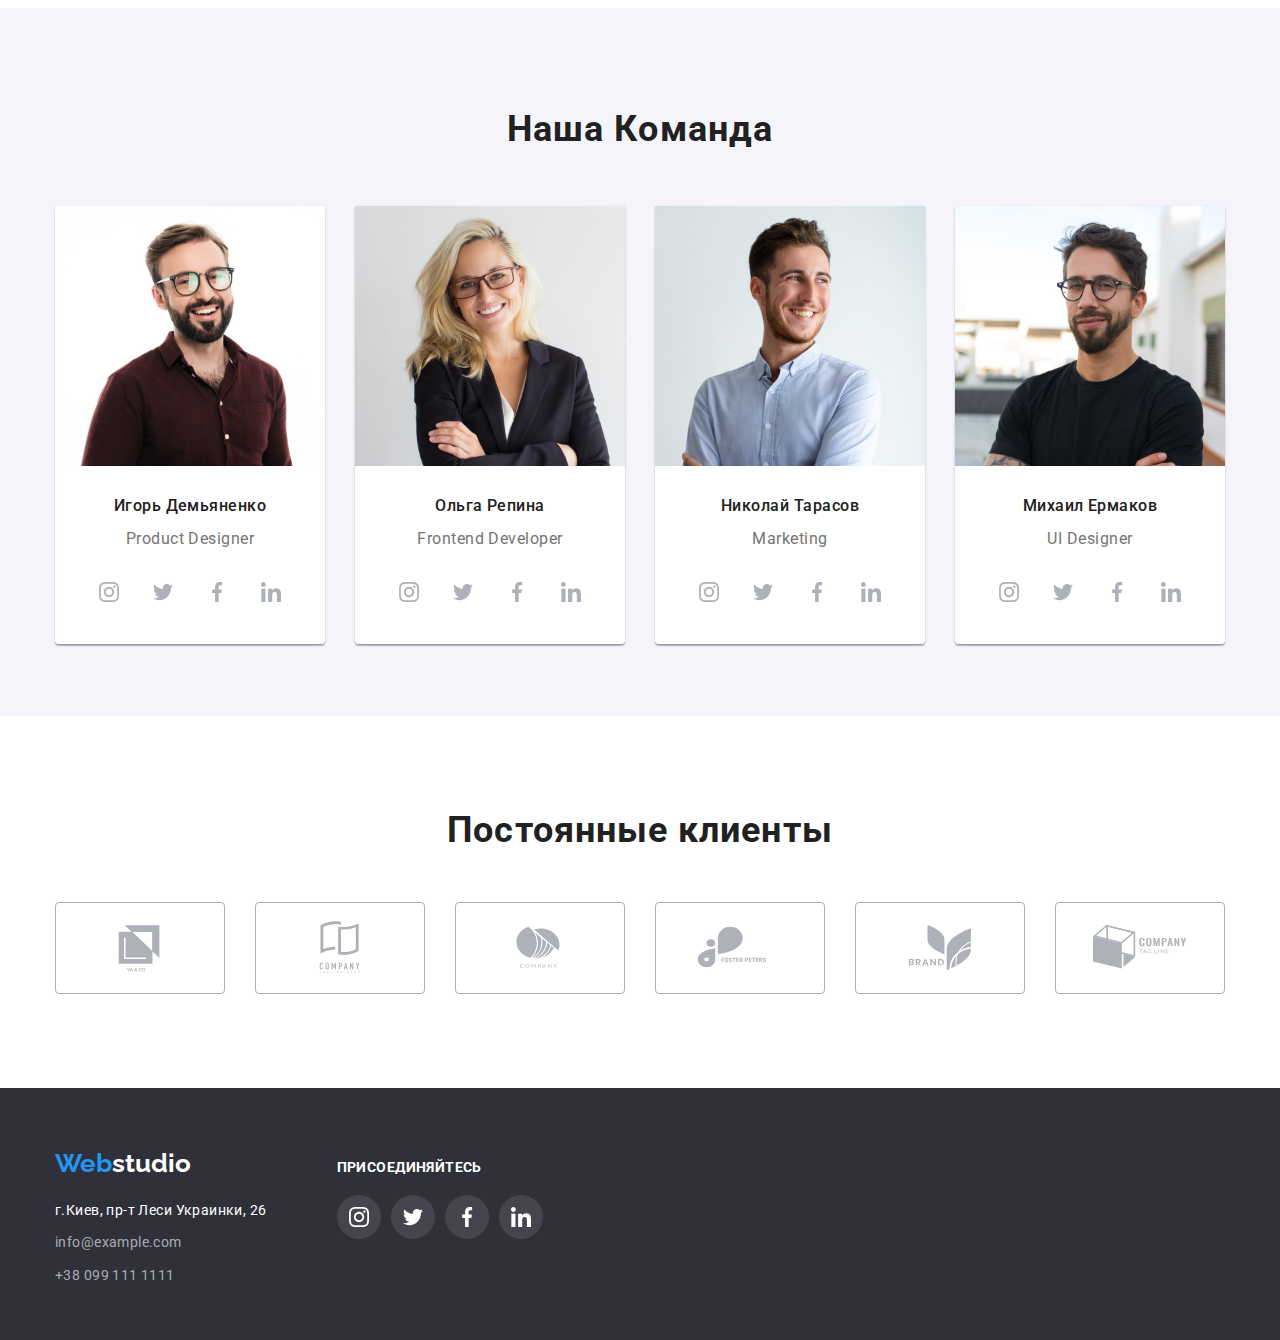
==== commit 5b4110df: "index.html" ====
--- a/index.html
+++ b/index.html
@@ -28,7 +28,7 @@
 
           <ul class="site-nav-list">
             <li class="nav-item">
-              <a href="./studio.html" class="link">Студия</a>
+              <a href="./index.html" class="link current">Студия</a>
             </li>
             <li class="nav-item">
               <a href="./portfolio.html" class="link">Портфолио</a>
--- a/css/styles.css
+++ b/css/styles.css
@@ -63,7 +63,6 @@
 
 .header {
   border-bottom: 1px solid var(--border-color);
-  max-width: 1600px;
   max-height: 80px;
   margin-left: auto;
   margin-right: auto;
@@ -122,6 +121,7 @@
   letter-spacing: 0.02em;
   padding-top: 32px;
   padding-bottom: 32px;
+  transition-property: color;
   transition-duration: 250ms;
   transition-timing-function: cubic-bezier(0.4, 0, 0.2, 1);
 }
@@ -176,6 +176,7 @@
   padding-bottom: 32px;
   display: flex;
   align-items: center;
+  transition-property: color;
   transition-duration: 250ms;
   transition-timing-function: cubic-bezier(0.4, 0, 0.2, 1);
 }
@@ -262,6 +263,7 @@
   border: none;
   min-width: 200px;
   height: 50px;
+  transition-property: color, background-color, border-color, box-shadow;
   transition-duration: 250ms;
   transition-timing-function: cubic-bezier(0.4, 0, 0.2, 1);
 }
@@ -281,12 +283,21 @@
   left: 0;
   width: 100%;
   height: 100%;
+  opacity: 1;
+  transition-property: opacity, visibility;
+  transition-duration: 250ms;
+  transition-timing-function: cubic-bezier(0.4, 0, 0.2, 1);
   background-color: rgba(0, 0, 0, 0.2);
 }
 
 .backdrop.is-hidden {
   opacity: 0;
   pointer-events: none;
+  visibility: hidden;
+}
+
+.backdrop.is-hidden .modal {
+  transform: translate(-50%, -50%) scale(0.9);
 }
 
 .modal {
@@ -295,7 +306,11 @@
   height: 581px;
   top: 50%;
   left: 50%;
-  transform: translate(-50%, -50%);
+  visibility: visible;
+  transform: translate(-50%, -50%) scale(1);
+  transition-property: transform, visibility;
+  transition-duration: 250ms;
+  transition-timing-function: cubic-bezier(0.4, 0, 0.2, 1);
   border-radius: 4px;
   background-color: #fff;
   box-shadow: 0px 1px 3px rgba(0, 0, 0, 0.12), 0px 1px 1px rgba(0, 0, 0, 0.14),
@@ -304,14 +319,20 @@
 
 .close-button {
   position: absolute;
+  display: flex;
+  align-items: center;
+  justify-content: center;
   top: 8px;
   right: 8px;
   width: 30px;
   height: 30px;
+  margin: 0;
+  padding: 0;
   cursor: pointer;
   border-radius: 50%;
   border: 1px solid rgba(0, 0, 0, 0.1);
   background-color: #fff;
+  transition-property: box-shadow;
   transition-duration: 250ms;
   transition-timing-function: cubic-bezier(0.4, 0, 0.2, 1);
 }
@@ -320,12 +341,6 @@
 .close-button:focus {
   box-shadow: 0px 1px 3px rgba(0, 0, 0, 0.12), 0px 1px 1px rgba(0, 0, 0, 0.14),
     0px 2px 1px rgba(0, 0, 0, 0.2);
-}
-
-.icon-close {
-  display: block;
-  align-items: center;
-  justify-content: center;
 }
 
 /* Sections */
@@ -460,7 +475,6 @@
 
 .team-section {
   background-color: var(--portfolio-colors);
-  max-width: 1600px;
   max-height: 708px;
   margin-left: auto;
   margin-right: auto;
@@ -526,6 +540,7 @@
   align-items: center;
   justify-content: center;
   color: var(--social-link-icon);
+  transition-property: color, background-color, border-color;
   transition-duration: 250ms;
   transition-timing-function: cubic-bezier(0.4, 0, 0.2, 1);
 }
@@ -575,6 +590,7 @@
   border-radius: 4px;
   color: var(--social-link-icon);
   border: 1px solid var(--social-link-icon);
+  transition-property: color, border-color;
   transition-duration: 250ms;
   transition-timing-function: cubic-bezier(0.4, 0, 0.2, 1);
 }
@@ -594,7 +610,6 @@
 
 .footer {
   background-color: var(--hero-background-color);
-  max-width: 1600px;
   max-height: 252px;
   margin-left: auto;
   margin-right: auto;
@@ -641,6 +656,7 @@
   letter-spacing: 0.03em;
   margin-bottom: 9px;
   display: block;
+  transition-property: color;
   transition-duration: 250ms;
   transition-timing-function: cubic-bezier(0.4, 0, 0.2, 1);
 }
@@ -659,6 +675,7 @@
   letter-spacing: 0.03em;
   margin-bottom: 9px;
   display: block;
+  transition-property: color;
   transition-duration: 250ms;
   transition-timing-function: cubic-bezier(0.4, 0, 0.2, 1);
 }
@@ -676,6 +693,7 @@
   line-height: 1.7;
   letter-spacing: 0.03em;
   display: block;
+  transition-property: color;
   transition-duration: 250ms;
   transition-timing-function: cubic-bezier(0.4, 0, 0.2, 1);
 }
@@ -720,6 +738,7 @@
   justify-content: center;
   background-color: var(--social-icon-background);
   color: var(--hero-text-color);
+  transition-property: color, background-color, border-color;
   transition-duration: 250ms;
   transition-timing-function: cubic-bezier(0.4, 0, 0.2, 1);
 }
@@ -783,6 +802,7 @@
   padding: 6px 22px;
   border-radius: 4px;
   border: none;
+  transition-property: color, background-color, border-color, box-shadow;
   transition-duration: 250ms;
   transition-timing-function: cubic-bezier(0.4, 0, 0.2, 1);
 }
@@ -807,19 +827,65 @@
   flex-wrap: wrap;
 }
 
+.card-link {
+  display: block;
+  text-decoration: none;
+  outline: none;
+}
+
 .example-image {
   position: relative;
+  overflow: hidden;
+}
+
+.example-animation {
+  position: absolute;
+  bottom: 0;
+  left: 0;
+  width: 100%;
+  height: 100%;
+  background-color: rgba(33, 150, 243, 0.9);
+  transform: translateY(100%);
+  transition-property: transform, box-shadow;
+  transition-duration: 250ms;
+  transition-timing-function: cubic-bezier(0.4, 0, 0.2, 1);
+}
+
+.example-animation-text {
+  position: absolute;
+  width: 322px;
+  height: 168px;
+  top: 50%;
+  left: 50%;
+  transform: translate(-50%, -50%);
+  font-size: 18px;
+  line-height: 1.55;
+  letter-spacing: 0.03em;
+  color: #ffffff;
+}
+
+.card-link:hover,
+.card-link:focus {
+  box-shadow: 0px 1px 1px rgba(0, 0, 0, 0.12), 0px 4px 4px rgba(0, 0, 0, 0.06),
+    1px 4px 6px rgba(0, 0, 0, 0.16);
+}
+
+.card-link:hover .example-animation,
+.card-link:focus .example-animation {
+  transform: translateY(0);
 }
 
 .example-item {
   flex-basis: calc(100% / 3 - 30px);
   margin-left: 30px;
   margin-bottom: 30px;
-  transition-duration: 250ms;
-  transition-timing-function: cubic-bezier(0.4, 0, 0.2, 1);
-}
-
-.example-item:hover {
+  transition-property: box-shadow;
+  transition-duration: 250ms;
+  transition-timing-function: cubic-bezier(0.4, 0, 0.2, 1);
+}
+
+.example-item:hover,
+.example-item:focus {
   box-shadow: 0px 1px 1px rgba(0, 0, 0, 0.12), 0px 4px 4px rgba(0, 0, 0, 0.06),
     1px 4px 6px rgba(0, 0, 0, 0.16);
 }
